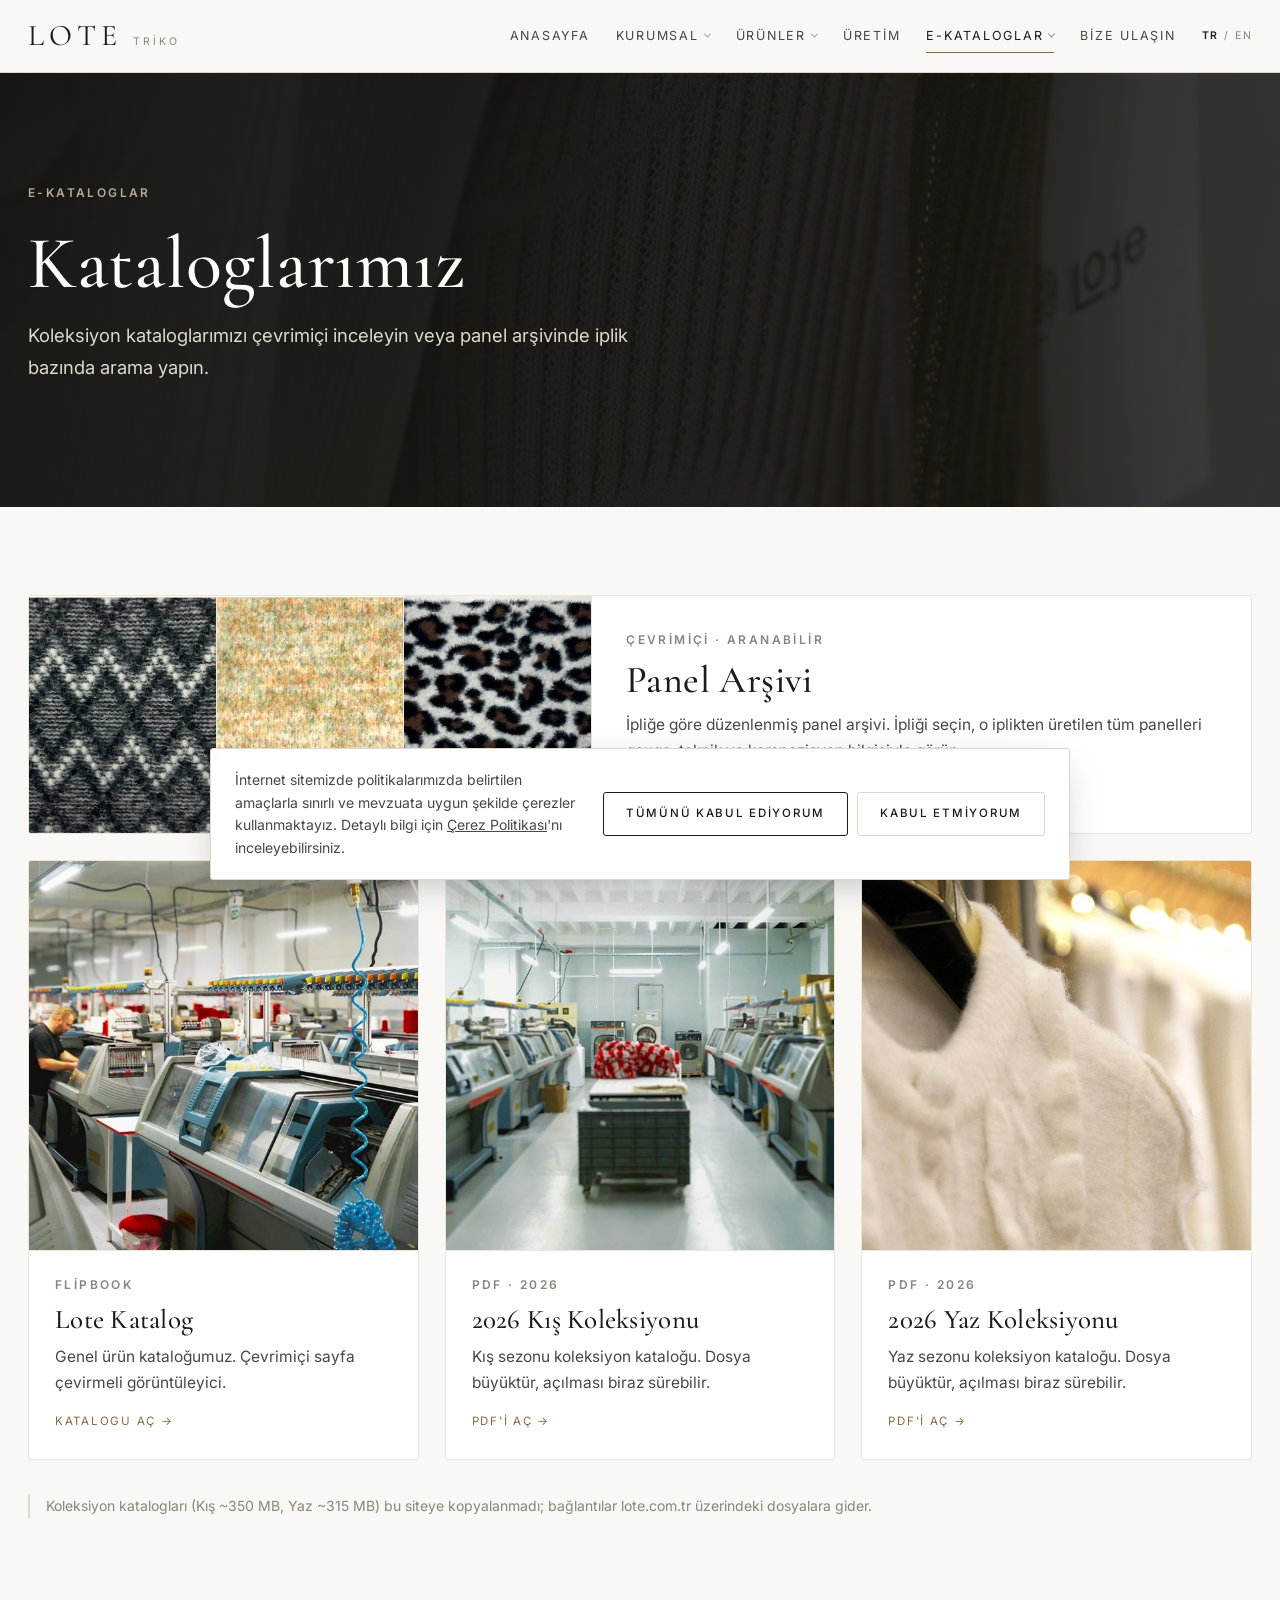
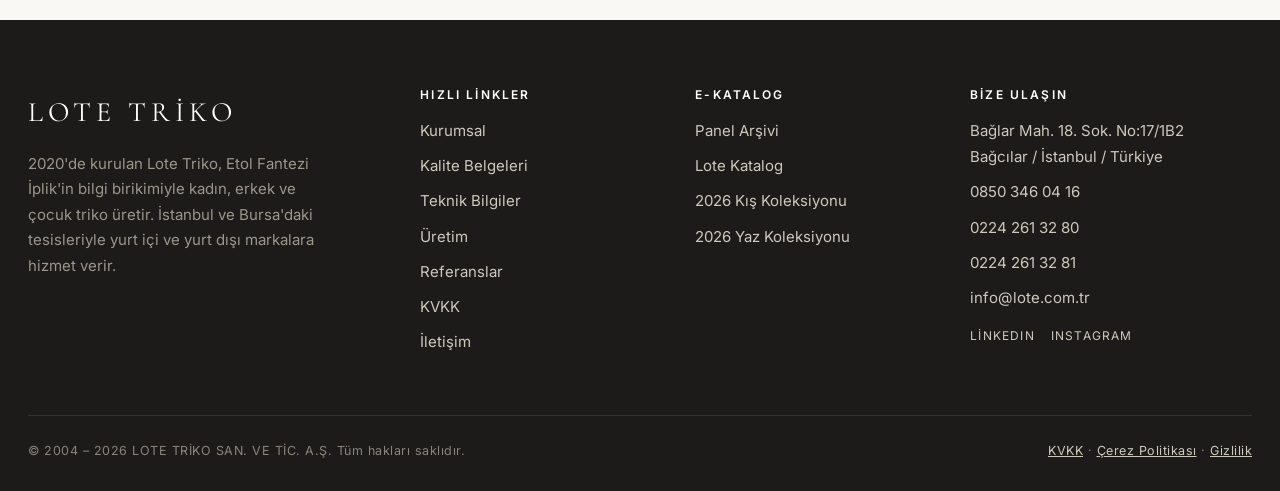
==== e-katalog.html @ 21bc46cf "Lote Triko katalog sitesi İplik odaklı katalog: soldan iplik seçilir, o iplikten üretilen paneller P" ====
<!doctype html>
<html lang="tr">
<head>
<meta charset="utf-8">
<meta name="robots" content="noindex,nofollow">
<meta name="viewport" content="width=device-width,initial-scale=1">
<title>E-Kataloglar — Lote Triko</title>
<meta name="description" content="Lote Triko e-katalogları: Lote Katalog, 2026 Kış ve 2026 Yaz koleksiyonları, panel arşivi.">
<link rel="preconnect" href="https://fonts.googleapis.com">
<link rel="preconnect" href="https://fonts.gstatic.com" crossorigin>
<link href="https://fonts.googleapis.com/css2?family=Cormorant+Garamond:wght@300;400;500&family=Inter:wght@400;500;600&display=swap" rel="stylesheet">
<link rel="stylesheet" href="assets/css/style.css">
</head>
<body data-page="ekatalog">

<div id="head"></div>

<section class="hero banner">
  <img class="banner-bg" src="assets/banner/inner_kurumsal.jpg" alt="" aria-hidden="true">
  <div class="wrap" style="grid-template-columns:1fr">
    <div>
      <span class="kicker">E-Kataloglar</span>
      <h1 style="margin-bottom:14px">Kataloglarımız</h1>
      <p>Koleksiyon kataloglarımızı çevrimiçi inceleyin veya panel arşivinde iplik bazında arama yapın.</p>
    </div>
  </div>
</section>

<section class="sec" style="border-bottom:0">
  <div class="wrap">
    <div class="kats">

      <a class="kat kat-main" href="katalog.html">
        <div class="kat-pic">
          <img src="assets/panels/ltk-8001.jpg" alt="Panel arşivi" loading="lazy">
          <img src="assets/panels/melange-cardigan.jpg" alt="" loading="lazy">
          <img src="assets/panels/leopard.jpg" alt="" loading="lazy">
        </div>
        <div class="kat-meta">
          <span class="kicker">Çevrimiçi · Aranabilir</span>
          <h3>Panel Arşivi</h3>
          <p>
            İpliğe göre düzenlenmiş panel arşivi. İpliği seçin, o iplikten üretilen
            tüm panelleri gauge, teknik ve kompozisyon bilgisiyle görün.
          </p>
          <span class="kat-go">Arşivi aç &rarr;</span>
        </div>
      </a>

      <a class="kat" href="https://lote.com.tr/E-Katalog/" target="_blank" rel="noopener">
        <div class="kat-pic one"><img src="assets/img/slider_2.jpg" alt="Lote Katalog" loading="lazy"></div>
        <div class="kat-meta">
          <span class="kicker">Flipbook</span>
          <h3>Lote Katalog</h3>
          <p>Genel ürün kataloğumuz. Çevrimiçi sayfa çevirmeli görüntüleyici.</p>
          <span class="kat-go">Katalogu aç &rarr;</span>
        </div>
      </a>

      <a class="kat" href="https://lote.com.tr/E-Katalog_2026_kis/PDF.pdf" target="_blank" rel="noopener">
        <div class="kat-pic one"><img src="assets/img/slider_3.jpg" alt="2026 Kış Koleksiyonu" loading="lazy"></div>
        <div class="kat-meta">
          <span class="kicker">PDF · 2026</span>
          <h3>2026 Kış Koleksiyonu</h3>
          <p>Kış sezonu koleksiyon kataloğu. Dosya büyüktür, açılması biraz sürebilir.</p>
          <span class="kat-go">PDF'i aç &rarr;</span>
        </div>
      </a>

      <a class="kat" href="https://lote.com.tr/E-Katalog_2026_yaz/PDF.pdf" target="_blank" rel="noopener">
        <div class="kat-pic one"><img src="assets/img/slider_4.jpg" alt="2026 Yaz Koleksiyonu" loading="lazy"></div>
        <div class="kat-meta">
          <span class="kicker">PDF · 2026</span>
          <h3>2026 Yaz Koleksiyonu</h3>
          <p>Yaz sezonu koleksiyon kataloğu. Dosya büyüktür, açılması biraz sürebilir.</p>
          <span class="kat-go">PDF'i aç &rarr;</span>
        </div>
      </a>

    </div>

    <p class="note" style="margin-top:34px">
      Koleksiyon katalogları (Kış ~350 MB, Yaz ~315 MB) bu siteye kopyalanmadı;
      bağlantılar lote.com.tr üzerindeki dosyalara gider.
    </p>
  </div>
</section>

<div id="foot"></div>
<script src="assets/js/site.js"></script>
</body>
</html>
---- assets/css/style.css ----
/* ===========================================================
   LOTE TRİKO — Katalog
   =========================================================== */

:root{
  --paper:#faf8f4;
  --paper-2:#f3efe8;
  --ink:#1c1b19;
  --ink-2:#4a4741;
  --ink-3:#8a857c;
  --line:#ddd7cc;
  --line-2:#ebe6dc;
  --accent:#8a6a3f;
  --accent-dk:#6d5230;
  --white:#fff;
  --serif:"Cormorant Garamond",Georgia,"Times New Roman",serif;
  --sans:"Inter","Helvetica Neue",Arial,sans-serif;
  --sidebar-w:268px;
  --head-h:72px;
  --r:3px;
  --sh:0 1px 2px rgba(28,27,25,.05),0 8px 24px -12px rgba(28,27,25,.14);
}

*{box-sizing:border-box}
html{-webkit-text-size-adjust:100%}
body{
  margin:0;background:var(--paper);color:var(--ink);
  font-family:var(--sans);font-size:16.5px;line-height:1.7;
  -webkit-font-smoothing:antialiased;
}
img{max-width:100%;display:block}
a{color:inherit;text-decoration:none}
button{font:inherit;color:inherit;background:none;border:0;cursor:pointer}
h1,h2,h3,h4{font-family:var(--serif);font-weight:500;margin:0;line-height:1.15;letter-spacing:.01em}
p{margin:0 0 1em}
.wrap{max-width:1280px;margin:0 auto;padding:0 28px}

/* kicker / küçük başlık */
.kicker{
  font-size:12px;letter-spacing:.2em;text-transform:uppercase;
  color:var(--ink-3);font-weight:600;
}
.rule{height:1px;background:var(--line);border:0;margin:0}

/* ---------- HEADER ---------- */
.site-head{
  position:sticky;top:0;z-index:60;background:rgba(250,248,244,.92);
  backdrop-filter:blur(10px);border-bottom:1px solid var(--line);
}
.site-head .wrap{display:flex;align-items:center;gap:30px;height:var(--head-h)}
.brand{display:flex;align-items:baseline;gap:10px;flex:0 0 auto}
.brand .mark{
  font-family:var(--serif);font-size:30px;letter-spacing:.18em;
  text-transform:uppercase;line-height:1;
}
.brand .sub{font-size:10.5px;letter-spacing:.3em;color:var(--ink-3);text-transform:uppercase}
.nav{display:flex;gap:26px;margin-left:auto;align-items:center}
.nav a{
  font-size:12.5px;letter-spacing:.14em;text-transform:uppercase;color:var(--ink-2);
  padding:6px 0;border-bottom:1px solid transparent;transition:.18s;white-space:nowrap;
}
.nav a:hover{color:var(--ink)}
.nav a.on{color:var(--ink);border-bottom-color:var(--accent)}
.lang{display:flex;gap:6px;font-size:10.5px;letter-spacing:.12em;color:var(--ink-3)}
.lang b{color:var(--ink);font-weight:600}
.burger{display:none;width:40px;height:40px;margin-left:auto}
.burger span{display:block;height:1.5px;background:var(--ink);margin:5px 0;transition:.2s}

/* ---------- HERO ---------- */
.hero{
  position:relative;border-bottom:1px solid var(--line);
  background:var(--paper-2);overflow:hidden;
}
.hero .wrap{
  display:grid;grid-template-columns:1.05fr .95fr;gap:56px;
  align-items:center;padding-top:76px;padding-bottom:76px;
}
.hero h1{font-size:clamp(44px,5.8vw,76px);margin:16px 0 22px}
.hero p{color:var(--ink-2);font-size:18.5px;max-width:50ch;line-height:1.72}
.hero-art{position:relative}
.hero-art img{
  width:100%;aspect-ratio:4/3;object-fit:cover;border:1px solid var(--line);
  border-radius:var(--r);
}
.hero-art .cone{
  position:absolute;right:-14px;bottom:-26px;width:38%;
  background:var(--white);border:1px solid var(--line);border-radius:var(--r);
  padding:14px;box-shadow:var(--sh);
}
.hero-art .cone img{aspect-ratio:auto;border:0;height:auto}

.btn{
  display:inline-flex;align-items:center;gap:10px;
  padding:15px 30px;border:1px solid var(--ink);border-radius:var(--r);
  font-size:12.5px;letter-spacing:.15em;text-transform:uppercase;font-weight:500;
  transition:.2s;
}
.btn:hover{background:var(--ink);color:var(--paper)}
.btn.ghost{border-color:var(--line)}
.btn.ghost:hover{background:var(--ink);border-color:var(--ink)}

/* ---------- GENEL BÖLÜM ---------- */
.sec{padding:88px 0;border-bottom:1px solid var(--line)}
.sec-head{margin-bottom:44px;max-width:64ch}
.sec-head h2{font-size:clamp(32px,3.8vw,48px);margin:14px 0 16px}
.sec-head p{color:var(--ink-2);font-size:17px;line-height:1.72}

.grid-3{display:grid;grid-template-columns:repeat(3,1fr);gap:28px}
.card{
  background:var(--white);border:1px solid var(--line-2);border-radius:var(--r);
  padding:32px;transition:.22s;
}
.card:hover{border-color:var(--line);box-shadow:var(--sh)}
.card h3{font-size:25px;margin-bottom:12px}
.card p{color:var(--ink-2);font-size:16px;margin:0;line-height:1.7}
.card .num{font-family:var(--serif);font-size:15px;color:var(--accent);display:block;margin-bottom:14px}

.stats{display:grid;grid-template-columns:repeat(4,1fr);gap:1px;background:var(--line)}
.stats div{background:var(--paper);padding:34px 24px}
.stats b{display:block;font-family:var(--serif);font-size:46px;line-height:1;margin-bottom:8px}
.stats span{font-size:13px;letter-spacing:.08em;color:var(--ink-3);text-transform:uppercase}

/* ===========================================================
   KATALOG — iki kolon
   =========================================================== */
.cat{display:grid;grid-template-columns:var(--sidebar-w) 1fr;min-height:calc(100vh - var(--head-h))}

/* --- SOL: İPLİK LİSTESİ --- */
.yarns{
  border-right:1px solid var(--line);background:var(--paper-2);
  position:sticky;top:var(--head-h);align-self:start;
  height:calc(100vh - var(--head-h));overflow-y:auto;overscroll-behavior:contain;
}
.yarns-head{
  padding:22px 20px 14px;border-bottom:1px solid var(--line);
  position:sticky;top:0;background:var(--paper-2);z-index:2;
}
.yarns-head .kicker{display:block;margin-bottom:4px}
.yarns-head h2{font-size:24px}
.yarns-head .cnt{font-size:12.5px;color:var(--ink-3);margin-top:2px}

.ylist{list-style:none;margin:0;padding:8px}
.ylist li{margin-bottom:2px}
.ybtn{
  display:grid;grid-template-columns:52px 1fr;gap:13px;align-items:center;
  width:100%;text-align:left;padding:10px;border-radius:var(--r);
  border:1px solid transparent;transition:.18s;position:relative;
}
.ybtn:hover{background:var(--white);border-color:var(--line-2)}
.ybtn.on{background:var(--white);border-color:var(--line);box-shadow:var(--sh)}
.ybtn.on::before{
  content:"";position:absolute;left:-8px;top:12px;bottom:12px;width:2px;background:var(--accent);
}
.ybtn .thumb{
  width:52px;height:60px;object-fit:contain;background:var(--white);
  border:1px solid var(--line-2);border-radius:2px;
}
.ybtn .nm{display:block;font-size:14px;font-weight:600;letter-spacing:.07em;line-height:1.3}
.ybtn .mt{display:block;font-size:12px;color:var(--ink-3);margin-top:3px;line-height:1.4}
.ybtn .pc{
  font-size:11px;color:var(--accent);letter-spacing:.08em;margin-top:4px;display:block;
}
.tag-demo{
  display:inline-block;font-size:8.5px;letter-spacing:.14em;text-transform:uppercase;
  border:1px solid var(--line);color:var(--ink-3);padding:1px 5px;border-radius:2px;
  margin-left:6px;vertical-align:1px;
}

/* --- SAĞ: İÇERİK --- */
.panelwrap{padding:34px 40px 70px;min-width:0}

.crumb{
  display:flex;align-items:center;gap:9px;font-size:12px;letter-spacing:.12em;
  text-transform:uppercase;color:var(--ink-3);margin-bottom:24px;flex-wrap:wrap;
}
.crumb a:hover{color:var(--ink)}
.crumb .sep{opacity:.5}

/* iplik başlığı */
.yhero{
  display:grid;grid-template-columns:190px 1fr;gap:38px;
  padding-bottom:34px;border-bottom:1px solid var(--line);margin-bottom:34px;
}
.yhero .pic{
  background:var(--white);border:1px solid var(--line-2);border-radius:var(--r);padding:18px;
}
.yhero h1{font-size:clamp(34px,4.2vw,52px);letter-spacing:.04em;margin:10px 0 12px}
.yhero .desc{color:var(--ink-2);max-width:60ch;font-size:17px;line-height:1.72}

.specs{display:flex;flex-wrap:wrap;gap:0 34px;margin:22px 0 0;padding:0;list-style:none}
.specs li{padding:10px 0;border-top:1px solid var(--line-2);min-width:110px;flex:0 1 auto}
.specs .k{font-size:11px;letter-spacing:.16em;text-transform:uppercase;color:var(--ink-3)}
.specs .v{font-size:16px;font-weight:500;margin-top:2px}

/* kompozisyon barı */
.blend{margin-top:22px;max-width:560px}
.blend-bar{display:flex;height:7px;border-radius:4px;overflow:hidden;background:var(--line-2)}
.blend-bar i{display:block;height:100%}
.blend-key{display:flex;flex-wrap:wrap;gap:7px 20px;margin-top:12px;font-size:13px;color:var(--ink-2)}
.blend-key span{display:flex;align-items:center;gap:6px}
.blend-key b{width:8px;height:8px;border-radius:50%;flex:0 0 auto}

/* renk varyantları */
.ways{display:flex;gap:12px;margin-top:24px;flex-wrap:wrap}
.way{text-align:center;width:66px}
.way img{
  width:66px;height:76px;object-fit:contain;background:var(--white);
  border:1px solid var(--line-2);border-radius:2px;padding:4px;transition:.18s;
}
.way:hover img{border-color:var(--accent)}
.way span{display:block;font-size:11.5px;color:var(--ink-3);margin-top:5px;letter-spacing:.04em}

/* --- PANEL IZGARASI (PDF düzeni) --- */
.grid-head{display:flex;align-items:baseline;justify-content:space-between;gap:20px;margin-bottom:20px}
.grid-head h2{font-size:28px}
.filters{display:flex;gap:7px;flex-wrap:wrap}
.chip{
  font-size:11.5px;letter-spacing:.11em;text-transform:uppercase;
  border:1px solid var(--line);border-radius:999px;padding:5px 13px;color:var(--ink-2);transition:.18s;
}
.chip:hover{border-color:var(--ink-3)}
.chip.on{background:var(--ink);border-color:var(--ink);color:var(--paper)}

.panels{display:grid;grid-template-columns:repeat(2,1fr);gap:26px}
@media (min-width:1500px){.panels{grid-template-columns:repeat(3,1fr)}}
.panel{
  background:var(--white);border:1px solid var(--line-2);border-radius:var(--r);
  overflow:hidden;text-align:left;width:100%;display:block;transition:.22s;
}
.panel:hover{border-color:var(--line);box-shadow:var(--sh);transform:translateY(-2px)}
.panel .ph{display:block;aspect-ratio:1/1;overflow:hidden;background:var(--paper-2)}
.panel .ph img{width:100%;height:100%;object-fit:cover;transition:transform .5s ease}
.panel:hover .ph img{transform:scale(1.035)}
.panel .meta{display:block;padding:16px 18px 18px;border-top:1px solid var(--line-2)}
.panel .row1{display:flex;align-items:baseline;justify-content:space-between;gap:12px}
.panel .yn{font-family:var(--serif);font-size:30px;letter-spacing:.03em;line-height:1.1}
.panel .art{font-size:11.5px;letter-spacing:.1em;font-weight:600;text-transform:uppercase;text-align:right}
.panel .comp{
  display:block;font-size:13.5px;color:var(--ink-2);margin-top:11px;padding-top:11px;
  border-top:1px solid var(--line-2);line-height:1.55;
}
.panel .comp b{font-weight:600;color:var(--ink)}

/* --- PANEL DETAY --- */
.pd{display:grid;grid-template-columns:1.1fr 1fr;gap:46px;align-items:start}
.pd .big{border:1px solid var(--line-2);border-radius:var(--r);overflow:hidden;background:var(--white)}
.pd .big img{width:100%}
.pd h1{font-size:clamp(30px,3.8vw,46px);margin:10px 0 6px}
.pd .artline{font-size:13px;letter-spacing:.18em;text-transform:uppercase;color:var(--accent);font-weight:600}
.pd .lead{color:var(--ink-2);margin:18px 0 0;font-size:17px;line-height:1.72}
.pd-table{width:100%;border-collapse:collapse;margin-top:28px;font-size:15.5px}
.pd-table th,.pd-table td{text-align:left;padding:11px 0;border-bottom:1px solid var(--line-2);vertical-align:top}
.pd-table th{
  font-weight:500;font-size:11.5px;letter-spacing:.14em;text-transform:uppercase;
  color:var(--ink-3);width:40%;padding-right:16px;
}
.yarnlink{
  display:grid;grid-template-columns:58px 1fr auto;gap:14px;align-items:center;
  border:1px solid var(--line);border-radius:var(--r);padding:13px;margin-top:26px;
  background:var(--white);transition:.2s;
}
.yarnlink:hover{border-color:var(--accent);box-shadow:var(--sh)}
.yarnlink img{width:58px;height:66px;object-fit:contain}
.yarnlink > span{display:block}
.yarnlink .k{display:block;font-size:11px;letter-spacing:.16em;text-transform:uppercase;color:var(--ink-3)}
.yarnlink .n{display:block;font-family:var(--serif);font-size:25px;margin-top:1px}
.yarnlink .go{font-size:18px;color:var(--ink-3)}

.empty{padding:70px 0;text-align:center;color:var(--ink-3)}

/* ---------- FOOTER ---------- */
.foot{background:var(--ink);color:#cfc9bd;padding:68px 0 30px;font-size:15px;line-height:1.75}
.foot a{color:#cfc9bd}
.foot a:hover{color:#fff}
.foot-grid{display:grid;grid-template-columns:1.5fr 1fr 1fr 1.2fr;gap:40px}
.foot h4{color:#fff;font-size:12px;letter-spacing:.18em;text-transform:uppercase;
  font-family:var(--sans);font-weight:600;margin-bottom:16px}
.foot ul{list-style:none;margin:0;padding:0}
.foot li{margin-bottom:9px}
.foot .mark{font-family:var(--serif);font-size:28px;letter-spacing:.18em;color:#fff;text-transform:uppercase}
.foot .about{margin-top:14px;max-width:34ch;color:#9c968b;line-height:1.7}
.foot-bot{
  border-top:1px solid #333;margin-top:50px;padding-top:24px;
  display:flex;justify-content:space-between;gap:20px;flex-wrap:wrap;
  font-size:12.5px;color:#8a857c;letter-spacing:.04em;
}

/* ---------- İLETİŞİM ---------- */
.contact{display:grid;grid-template-columns:1fr 1fr;gap:56px}
.cinfo ul{list-style:none;margin:0;padding:0}
.cinfo li{padding:18px 0;border-bottom:1px solid var(--line-2)}
.cinfo .k{font-size:11px;letter-spacing:.16em;text-transform:uppercase;color:var(--ink-3)}
.cinfo .v{font-size:17.5px;margin-top:4px}
.form label{display:block;margin-bottom:16px}
.form .k{font-size:11.5px;letter-spacing:.14em;text-transform:uppercase;color:var(--ink-3);display:block;margin-bottom:6px}
.form input,.form textarea{
  width:100%;padding:12px 14px;border:1px solid var(--line);border-radius:var(--r);
  background:var(--white);font:inherit;font-size:16px;color:var(--ink);
}
.form input:focus,.form textarea:focus{outline:none;border-color:var(--accent)}
.form textarea{min-height:130px;resize:vertical}

/* ---------- RESPONSIVE ---------- */
@media (max-width:1080px){
  .hero .wrap{grid-template-columns:1fr;gap:40px}
  .hero-art .cone{width:30%}
  .pd{grid-template-columns:1fr;gap:30px}
  .foot-grid{grid-template-columns:1fr 1fr}
  .stats{grid-template-columns:repeat(2,1fr)}
  .grid-3{grid-template-columns:1fr}
  .contact{grid-template-columns:1fr;gap:36px}
}
@media (max-width:860px){
  .nav{display:none}
  .nav.open{
    display:flex;flex-direction:column;position:absolute;top:var(--head-h);left:0;right:0;
    background:var(--paper);border-bottom:1px solid var(--line);padding:18px 28px 24px;gap:14px;
  }
  .nav.open a{font-size:13px}
  .burger{display:block}
  .lang{display:none}

  /* katalog: sidebar üstte yatay şerit */
  .cat{grid-template-columns:1fr}
  .yarns{
    position:sticky;top:var(--head-h);height:auto;border-right:0;
    border-bottom:1px solid var(--line);z-index:30;
  }
  .yarns-head{padding:14px 20px 10px}
  .ylist{display:flex;gap:8px;overflow-x:auto;padding:12px 16px;scroll-snap-type:x mandatory}
  .ylist li{flex:0 0 auto;margin:0;scroll-snap-align:start}
  .ybtn{grid-template-columns:1fr;width:108px;padding:8px;text-align:center}
  .ybtn::before{display:none}
  .ybtn .thumb{width:100%;height:68px;margin:0 auto}
  .ybtn .mt,.ybtn .pc{display:none}
  .ybtn .nm{font-size:10.5px;letter-spacing:.03em;line-height:1.25}
  .ybtn .tag-demo{display:block;margin:4px auto 0;width:max-content;font-size:8px}
  .panelwrap{padding:26px 20px 56px}
  .yhero{grid-template-columns:1fr;gap:22px}
  .yhero .pic{max-width:170px}
}
@media (max-width:620px){
  .wrap{padding:0 20px}
  .panels{grid-template-columns:1fr}
  .foot-grid{grid-template-columns:1fr;gap:30px}
  .stats{grid-template-columns:1fr}
  .hero-art .cone{display:none}
}

/* ===========================================================
   EK BİLEŞENLER
   =========================================================== */

/* --- açılır menü --- */
.nav-item{position:relative}
.nav-item > a{display:flex;align-items:center;gap:6px}
.caret{width:5px;height:5px;border-right:1px solid currentColor;border-bottom:1px solid currentColor;
  transform:rotate(45deg) translate(-1px,-1px);opacity:.55}
.drop{
  position:absolute;top:100%;left:-16px;min-width:214px;background:var(--white);
  border:1px solid var(--line);border-radius:var(--r);box-shadow:var(--sh);
  padding:7px;opacity:0;visibility:hidden;transform:translateY(-6px);transition:.18s;z-index:70;
}
.nav-item:hover .drop,.nav-item:focus-within .drop{opacity:1;visibility:visible;transform:translateY(0)}
.drop a{
  display:block;padding:10px 13px;border:0;border-radius:2px;
  font-size:12.5px;letter-spacing:.11em;color:var(--ink-2);white-space:nowrap;
}
.drop a:hover{background:var(--paper-2);color:var(--ink)}

.btn.sm{padding:11px 22px;font-size:11.5px}

/* --- çerez bildirimi --- */
.cookiebar{
  position:fixed;left:20px;right:20px;bottom:20px;z-index:200;max-width:860px;margin:0 auto;
  background:var(--white);border:1px solid var(--line);border-radius:var(--r);
  box-shadow:0 10px 40px -14px rgba(28,27,25,.35);
  padding:20px 24px;display:flex;gap:24px;align-items:center;flex-wrap:wrap;
}
.cookiebar p{margin:0;flex:1 1 320px;font-size:14px;color:var(--ink-2);line-height:1.6}
.cookiebar a{text-decoration:underline}
.cb-btns{display:flex;gap:9px;flex-wrap:wrap}

/* --- footer sosyal --- */
.foot .social{display:flex;gap:16px;margin-top:14px}
.foot .social a{font-size:12px;letter-spacing:.1em;text-transform:uppercase}
.foot-bot a{text-decoration:underline}

/* --- kalite belgeleri --- */
.certs{display:grid;grid-template-columns:repeat(3,1fr);gap:28px}
.cert{margin:0;background:var(--white);border:1px solid var(--line-2);border-radius:var(--r);
  overflow:hidden;transition:.22s;display:flex;flex-direction:column}
.cert:hover{border-color:var(--line);box-shadow:var(--sh)}
.cert-pic{display:block;width:100%;padding:0;background:var(--paper-2);cursor:zoom-in;border:0}
.cert-pic img{width:100%;aspect-ratio:1/1.3;object-fit:contain;object-position:top;
  background:var(--white);padding:14px}
.cert figcaption{padding:15px 18px 17px;border-top:1px solid var(--line-2);
  display:flex;align-items:center;justify-content:space-between;gap:12px;margin-top:auto}
.cert-ad{font-size:15.5px;font-weight:500}
.cert-links{display:flex;gap:12px;flex:0 0 auto}
.lnk{font-size:11.5px;letter-spacing:.13em;text-transform:uppercase;color:var(--accent);
  border-bottom:1px solid transparent;padding:0}
.lnk:hover{border-bottom-color:var(--accent)}

/* --- lightbox --- */
.lightbox{position:fixed;inset:0;z-index:300;background:rgba(28,27,25,.9);
  display:flex;align-items:center;justify-content:center;flex-direction:column;gap:16px;padding:40px 24px}
.lightbox[hidden]{display:none}
.lightbox img{max-width:min(880px,92vw);max-height:78vh;object-fit:contain;background:var(--white);
  border-radius:var(--r)}
.lb-cap{color:#e6e0d6;font-size:12px;letter-spacing:.14em;text-transform:uppercase}
.lb-close{position:absolute;top:18px;right:24px;color:#fff;font-size:34px;line-height:1;opacity:.8}
.lb-close:hover{opacity:1}

/* --- teknik bilgiler: hesaplayıcı --- */
.calc{display:grid;grid-template-columns:320px 1fr;gap:40px;align-items:start}
.calc-in label{display:block;margin-bottom:16px}
.calc-in .k{display:block;font-size:11.5px;letter-spacing:.14em;text-transform:uppercase;
  color:var(--ink-3);margin-bottom:6px}
.calc-in input{width:100%;padding:13px 15px;border:1px solid var(--line);border-radius:var(--r);
  background:var(--white);font:inherit;font-size:16.5px;color:var(--ink)}
.calc-in input:focus{outline:none;border-color:var(--accent)}
.calc-btns{display:flex;gap:10px;flex-wrap:wrap}
.calc-err{font-size:12.5px;color:#9b3b3b;margin:12px 0 0;min-height:1em}
.calc-out{display:grid;grid-template-columns:repeat(3,1fr);gap:1px;background:var(--line-2);
  border:1px solid var(--line-2);border-radius:var(--r);overflow:hidden;min-height:60px}
.calc-out:empty{background:none;border-style:dashed;border-color:var(--line)}
.res{background:var(--white);padding:18px 20px}
.res .rk{font-size:11px;letter-spacing:.16em;text-transform:uppercase;color:var(--ink-3);display:block}
.res .rv{font-family:var(--serif);font-size:32px;line-height:1.1;display:block;margin:4px 0 2px}
.res .rt{font-size:12px;color:var(--ink-3)}

/* dönüşüm ızgarası */
.conv{display:grid;grid-template-columns:repeat(3,1fr);gap:16px}
.cv{display:block}
.cv .k{display:flex;align-items:baseline;gap:8px;font-size:13px;font-weight:600;
  letter-spacing:.1em;text-transform:uppercase;margin-bottom:6px}
.cv .k em{font-style:normal;font-weight:400;font-size:10.5px;letter-spacing:.04em;
  text-transform:none;color:var(--ink-3)}
.cv input{width:100%;padding:13px 15px;border:1px solid var(--line);border-radius:var(--r);
  background:var(--white);font:inherit;font-size:16.5px;color:var(--ink)}
.cv input:focus{outline:none;border-color:var(--accent)}

/* tanımlar */
.defs{display:grid;grid-template-columns:repeat(3,1fr);gap:24px}
.def{background:var(--white);border:1px solid var(--line-2);border-radius:var(--r);padding:22px}
.def-h{display:flex;align-items:center;gap:10px;margin-bottom:4px}
.def-h b{font-family:var(--serif);font-size:27px;font-weight:500}
.def-tip{font-size:9px;letter-spacing:.14em;text-transform:uppercase;padding:2px 7px;
  border-radius:999px;border:1px solid var(--line)}
.def-tip.direkt{background:var(--paper-2);color:var(--accent-dk);border-color:var(--line)}
.def-tip.indirekt{color:var(--ink-3)}
.def-ad{font-size:12px;letter-spacing:.1em;text-transform:uppercase;color:var(--ink-3);margin-bottom:10px}
.def p{font-size:14.5px;color:var(--ink-2);margin:0;line-height:1.6}

/* --- referanslar --- */
.logos{display:grid;grid-template-columns:repeat(4,1fr);gap:1px;background:var(--line-2);
  border:1px solid var(--line-2);border-radius:var(--r);overflow:hidden}
.logo{background:var(--white);display:flex;align-items:center;justify-content:center;
  padding:34px 26px;min-height:132px}
.logo img{max-height:52px;width:auto;object-fit:contain;filter:grayscale(1);opacity:.7;transition:.22s}
.logo:hover img{filter:none;opacity:1}
.countries{display:flex;flex-wrap:wrap;gap:9px}
.countries span{border:1px solid var(--line);border-radius:999px;padding:10px 20px;
  font-size:14px;color:var(--ink-2)}

/* --- kvkk belge listesi --- */
.doclist{list-style:none;margin:0;padding:0}
.doclist li{margin-bottom:9px}
.doclist a{display:flex;align-items:center;justify-content:space-between;gap:16px;
  background:var(--white);border:1px solid var(--line-2);border-radius:var(--r);
  padding:16px 18px;transition:.2s}
.doclist a:hover{border-color:var(--accent);box-shadow:var(--sh)}
.doclist .dn{font-size:16px}
.doclist .dt{font-size:10px;letter-spacing:.14em;color:var(--ink-3);border:1px solid var(--line);
  border-radius:2px;padding:2px 7px}

/* --- e-katalog --- */
.kats{display:grid;grid-template-columns:repeat(3,1fr);gap:26px}
.kat{background:var(--white);border:1px solid var(--line-2);border-radius:var(--r);
  overflow:hidden;display:flex;flex-direction:column;transition:.22s}
.kat:hover{border-color:var(--line);box-shadow:var(--sh);transform:translateY(-2px)}
.kat-main{grid-column:span 3;flex-direction:row}
.kat-pic{display:grid;grid-template-columns:repeat(3,1fr);gap:1px;background:var(--line-2)}
.kat-pic.one{grid-template-columns:1fr}
.kat-pic img{width:100%;aspect-ratio:1/1;object-fit:cover}
.kat-main .kat-pic{flex:0 0 46%;align-self:stretch}
.kat-main .kat-pic img{aspect-ratio:auto;height:100%}
.kat-meta{padding:24px 26px 28px;border-top:1px solid var(--line-2);
  display:flex;flex-direction:column;gap:9px;flex:1}
.kat-main .kat-meta{border-top:0;border-left:1px solid var(--line-2);justify-content:center;padding:34px}
.kat-meta h3{font-size:27px}
.kat-main .kat-meta h3{font-size:38px}
.kat-meta p{color:var(--ink-2);font-size:15.5px;margin:0;line-height:1.7}
.kat-go{font-size:11.5px;letter-spacing:.15em;text-transform:uppercase;color:var(--accent);margin-top:6px}
.note{font-size:14px;color:var(--ink-3);border-left:2px solid var(--line);padding-left:16px}

/* --- galeri --- */
.gal{display:grid;grid-template-columns:repeat(4,1fr);gap:16px}
.gal button{display:block;padding:0;border:1px solid var(--line-2);border-radius:var(--r);
  overflow:hidden;background:var(--paper-2);cursor:zoom-in;transition:.22s}
.gal button:hover{border-color:var(--line);box-shadow:var(--sh)}
.gal img{width:100%;aspect-ratio:4/3;object-fit:cover;transition:transform .5s ease}
.gal button:hover img{transform:scale(1.04)}

@media (max-width:1080px){
  .certs,.defs,.kats{grid-template-columns:repeat(2,1fr)}
  .kat-main{grid-column:span 2}
  .calc{grid-template-columns:1fr;gap:28px}
  .calc-out,.conv{grid-template-columns:repeat(2,1fr)}
  .logos{grid-template-columns:repeat(3,1fr)}
  .gal{grid-template-columns:repeat(3,1fr)}
}
@media (max-width:860px){
  .nav.open .nav-item{width:100%}
  .nav.open .drop{position:static;opacity:1;visibility:visible;transform:none;
    box-shadow:none;border:0;border-left:1px solid var(--line);border-radius:0;
    margin:6px 0 4px 10px;padding:0 0 0 10px;display:none}
  .nav.open .nav-item.open .drop{display:block}
  .nav.open .drop a{padding:8px 0;font-size:12px}
}
@media (max-width:620px){
  .certs,.defs,.kats,.conv,.calc-out{grid-template-columns:1fr}
  .kat-main{grid-column:span 1;flex-direction:column}
  .kat-main .kat-pic{flex:none}
  .kat-main .kat-meta{border-left:0;border-top:1px solid var(--line-2);padding:24px}
  .kat-main .kat-meta h3{font-size:26px}
  .logos{grid-template-columns:repeat(2,1fr)}
  .gal{grid-template-columns:repeat(2,1fr)}
  .cookiebar{left:12px;right:12px;bottom:12px;padding:18px}
}

/* ===========================================================
   BANNER HERO · GRUP ŞİRKETLERİ · HARİTA
   =========================================================== */

/* --- görselli iç sayfa başlığı --- */
.hero.banner{
  background:var(--ink);border-bottom:0;position:relative;overflow:hidden;
}
.hero.banner .banner-bg{
  position:absolute;inset:0;width:100%;height:100%;
  object-fit:cover;opacity:.42;z-index:0;
}
.hero.banner::after{
  content:"";position:absolute;inset:0;
  background:linear-gradient(100deg,rgba(20,19,17,.88) 0%,rgba(20,19,17,.55) 55%,rgba(20,19,17,.25) 100%);
}
.hero.banner .wrap{position:relative;z-index:2;padding-top:104px;padding-bottom:104px}
.hero.banner h1{color:#fff}
.hero.banner p{color:#ded8cd}
.hero.banner .kicker{color:#b5aa96}
.hero.banner .btn{border-color:rgba(255,255,255,.5);color:#fff}
.hero.banner .btn:hover{background:#fff;border-color:#fff;color:var(--ink)}

/* --- grup şirketleri --- */
.groups{display:grid;grid-template-columns:repeat(3,1fr);gap:28px}
.group{
  background:var(--white);border:1px solid var(--line-2);border-radius:var(--r);
  overflow:hidden;display:flex;flex-direction:column;transition:.22s;
}
.group:hover{border-color:var(--line);box-shadow:var(--sh);transform:translateY(-2px)}
.group-pic{overflow:hidden;background:var(--white);border-bottom:1px solid var(--line-2);
  display:flex;align-items:center;justify-content:center;padding:34px 38px}
.group-pic img{width:100%;max-height:116px;object-fit:contain;transition:transform .45s ease}
.group:hover .group-pic img{transform:scale(1.03)}
.group-meta{padding:28px 30px 32px;display:flex;flex-direction:column;gap:11px;flex:1}
.group-meta h3{font-size:27px}
.group-meta p{color:var(--ink-2);font-size:15.5px;line-height:1.72;margin:0}
.group-tag{
  font-size:11px;letter-spacing:.17em;text-transform:uppercase;color:var(--accent);
}

/* --- harita --- */
.map{
  border:1px solid var(--line);border-radius:var(--r);overflow:hidden;
  background:var(--paper-2);line-height:0;
}
.map iframe{width:100%;height:440px;border:0;display:block;filter:grayscale(.3)}
.map-bar{
  display:flex;align-items:center;justify-content:space-between;gap:20px;flex-wrap:wrap;
  padding:18px 22px;border-top:1px solid var(--line);background:var(--white);line-height:1.6;
}
.map-bar .adr{font-size:15px;color:var(--ink-2)}
.map-bar .adr b{color:var(--ink);font-weight:600;display:block;font-size:12px;
  letter-spacing:.16em;text-transform:uppercase;color:var(--ink-3);margin-bottom:3px}

/* çalışma saatleri */
.hours{list-style:none;margin:0;padding:0}
.hours li{
  display:flex;justify-content:space-between;gap:16px;padding:14px 0;
  border-bottom:1px solid var(--line-2);font-size:16px;
}
.hours li:last-child{border-bottom:0}
.hours .d{color:var(--ink-2)}
.hours .t{font-weight:500}
.hours .kapali{color:var(--ink-3)}

/* whatsapp butonu */
.btn.wa{border-color:#257a4a;color:#1d6b3f}
.btn.wa:hover{background:#257a4a;border-color:#257a4a;color:#fff}

@media (max-width:1080px){
  .groups{grid-template-columns:1fr}
  .hero.banner .wrap{padding-top:78px;padding-bottom:78px}
  .map iframe{height:360px}
}
@media (max-width:620px){
  .map iframe{height:300px}
  .group-meta{padding:24px}
}
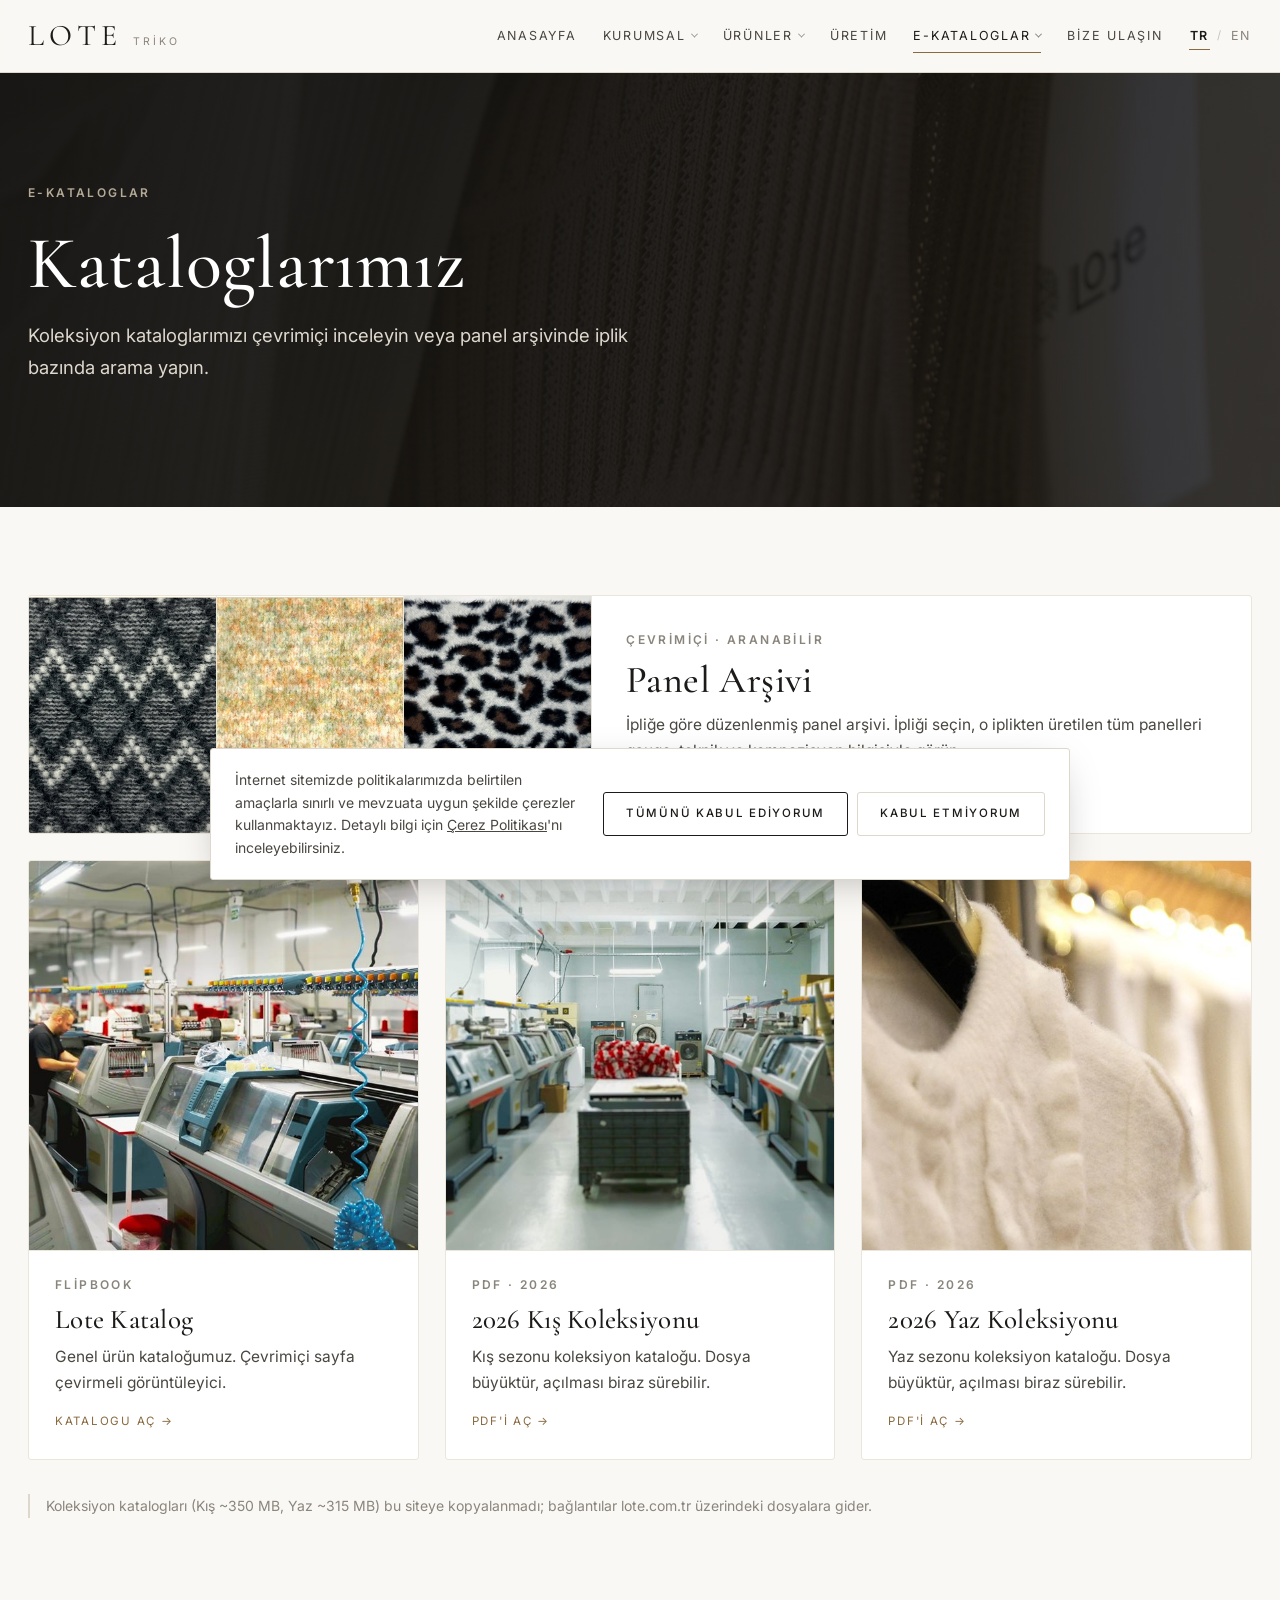
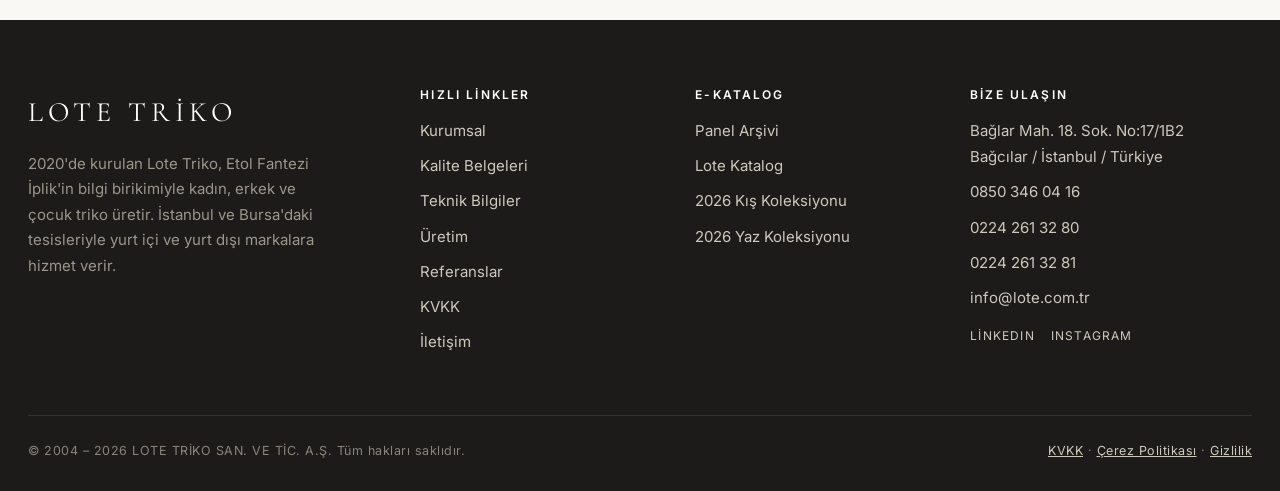
==== commit 342df2bd: "TR/EN dil desteği ekle Başlıktaki TR/EN göstergesi dekoratifti, hiçbir şey yapmıyordu. Çalışır hale " ====
--- a/e-katalog.html
+++ b/e-katalog.html
@@ -9,6 +9,8 @@
 <link rel="preconnect" href="https://fonts.googleapis.com">
 <link rel="preconnect" href="https://fonts.gstatic.com" crossorigin>
 <link href="https://fonts.googleapis.com/css2?family=Cormorant+Garamond:wght@300;400;500&family=Inter:wght@400;500;600&display=swap" rel="stylesheet">
+<link rel="icon" href="assets/img/favicon.png" type="image/png">
+<link rel="apple-touch-icon" href="assets/img/favicon.png">
 <link rel="stylesheet" href="assets/css/style.css">
 </head>
 <body data-page="ekatalog">
@@ -88,5 +90,6 @@
 
 <div id="foot"></div>
 <script src="assets/js/site.js"></script>
+<script src="assets/js/i18n.js"></script>
 </body>
 </html>
--- a/assets/css/style.css
+++ b/assets/css/style.css
@@ -609,3 +609,14 @@
   .map iframe{height:300px}
   .group-meta{padding:24px}
 }
+
+/* --- dil secici --- */
+.lang{display:flex;align-items:center;gap:7px;font-size:11.5px;letter-spacing:.12em;color:var(--ink-3)}
+.lang a{color:var(--ink-3);padding:3px 1px;border-bottom:1px solid transparent;transition:.18s}
+.lang a:hover{color:var(--ink)}
+.lang a.on{color:var(--ink);font-weight:600;border-bottom-color:var(--accent)}
+.lang i{font-style:normal;opacity:.45}
+@media (max-width:860px){
+  .lang{display:flex;margin-left:auto;margin-right:14px}
+  .nav.open .lang{margin:4px 0 0}
+}
